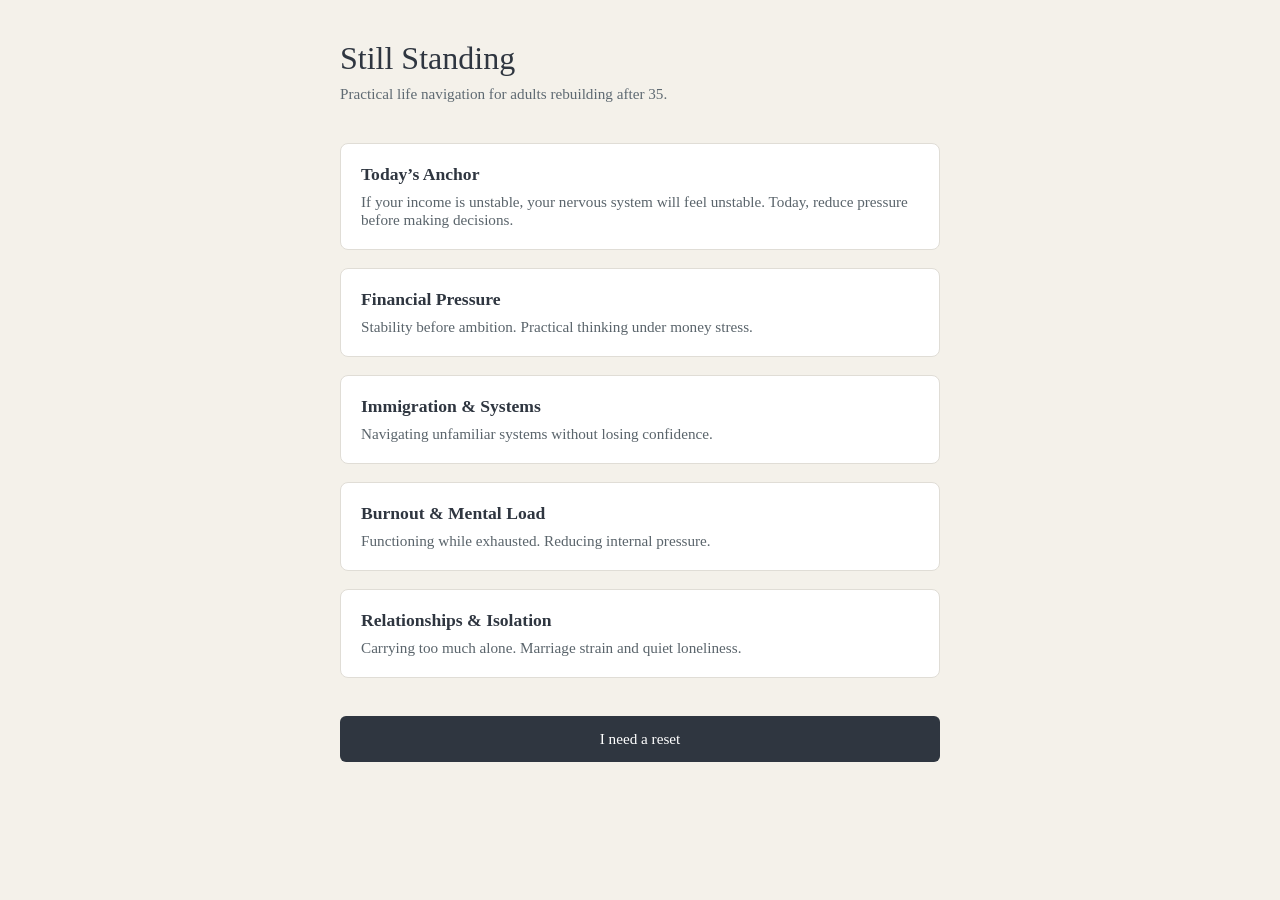
==== index.html @ 9db5f013 "Update index.html" ====
<!DOCTYPE html>
<html lang="en">
<head>
  <meta charset="UTF-8">
  <meta name="viewport" content="width=device-width, initial-scale=1.0">
  <title>Still Standing</title>
  <link rel="stylesheet" href="style.css">
</head>
<body>

  <div class="app">
    <header>
      <h1>Still Standing</h1>
      <p class="tagline">Practical life navigation for adults rebuilding after 35.</p>
    </header>

    <main>
      <section class="card" onclick="openSection('anchors')">
        <h2>Today’s Anchor</h2>
        <p id="anchorPreview">Loading today’s orientation…</p>
      </section>

      <section class="card" onclick="openSection('financial')">
        <h2>Financial Pressure</h2>
        <p>Stability before ambition. Practical thinking under money stress.</p>
      </section>

      <section class="card" onclick="openSection('immigration')">
        <h2>Immigration & Systems</h2>
        <p>Navigating unfamiliar systems without losing confidence.</p>
      </section>

      <section class="card" onclick="openSection('burnout')">
        <h2>Burnout & Mental Load</h2>
        <p>Functioning while exhausted. Reducing internal pressure.</p>
      </section>

      <section class="card" onclick="openSection('relationships')">
        <h2>Relationships & Isolation</h2>
        <p>Carrying too much alone. Marriage strain and quiet loneliness.</p>
      </section>

      <button class="reset-button" onclick="openSection('reset')">
        I need a reset
      </button>
    </main>
  </div>

  <!-- MODAL -->
  <div id="modal" class="modal hidden">
    <div class="modal-content">
      <button class="close-btn" onclick="closeModal()">×</button>
      <h2 id="modalTitle"></h2>
      <p id="modalText"></p>
      <button onclick="nextItem()">Next</button>
    </div>
  </div>

  <script src="app.js"></script>
</body>
</html>
---- style.css ----
/* Reset & basics */
* {
  margin: 0;
  padding: 0;
  box-sizing: border-box;
  font-family: "Georgia", serif;
}

body {
  background-color: #f4f1ea;
  color: #2f3640;
  padding: 40px 20px;
}

.app {
  max-width: 600px;
  margin: auto;
}

/* Header */
header {
  margin-bottom: 40px;
}

h1 {
  font-size: 2rem;
  font-weight: 500;
  margin-bottom: 8px;
}

.tagline {
  font-size: 0.95rem;
  color: #5f6a72;
}

/* Cards */
.card {
  background: #ffffff;
  padding: 20px;
  margin-bottom: 18px;
  border-radius: 8px;
  border: 1px solid #e0ddd6;
  cursor: pointer;
  transition: 0.2s ease;
}

.card:hover {
  background: #f9f7f3;
}

.card h2 {
  font-size: 1.1rem;
  margin-bottom: 8px;
}

.card p {
  font-size: 0.95rem;
  color: #5a646b;
}

/* Reset Button */
.reset-button {
  width: 100%;
  padding: 14px;
  margin-top: 20px;
  background: #2f3640;
  color: white;
  border: none;
  border-radius: 6px;
  font-size: 0.95rem;
  cursor: pointer;
}

.reset-button:hover {
  background: #1f252a;
}

/* Modal */
.modal {
  position: fixed;
  inset: 0;
  background: rgba(0,0,0,0.4);
  display: flex;
  justify-content: center;
  align-items: center;
}

.hidden {
  display: none;
}

.modal-content {
  background: #ffffff;
  padding: 30px;
  width: 90%;
  max-width: 500px;
  border-radius: 8px;
}

.modal-content h2 {
  margin-bottom: 15px;
}

.modal-content p {
  margin-bottom: 20px;
  line-height: 1.6;
}

.modal-content button {
  padding: 10px 16px;
  border: none;
  background: #2f3640;
  color: white;
  border-radius: 6px;
  cursor: pointer;
}

.close-btn {
  background: none;
  color: #2f3640;
  font-size: 1.2rem;
  float: right;
  cursor: pointer;
}
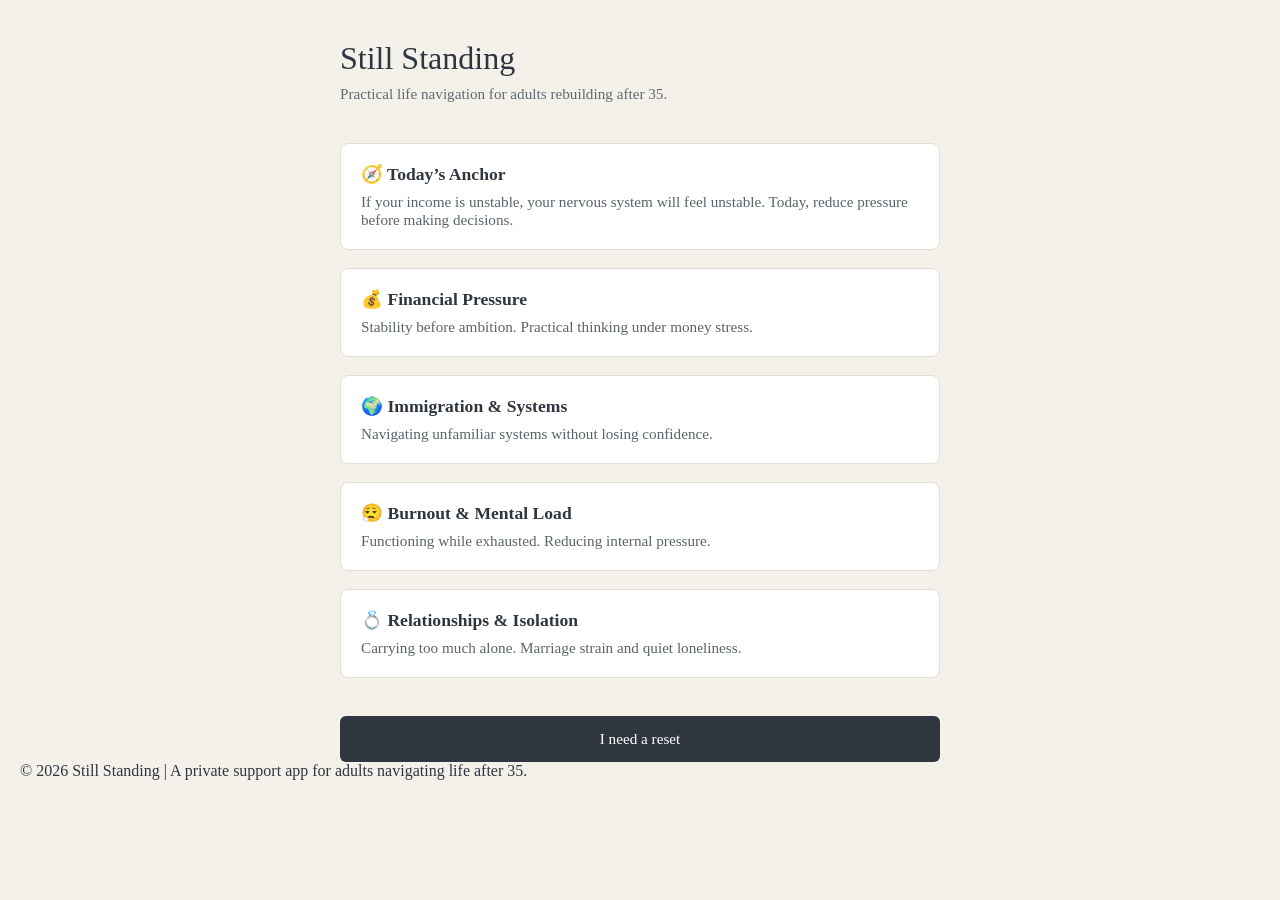
==== commit 0ae3a6bf: "Update index.html" ====
--- a/index.html
+++ b/index.html
@@ -16,27 +16,27 @@
 
     <main>
       <section class="card" onclick="openSection('anchors')">
-        <h2>Today’s Anchor</h2>
-        <p id="anchorPreview">Loading today’s orientation…</p>
+        <h2>🧭 Today’s Anchor</h2>
+        <p id="anchorPreview">Welcome! Your first anchor will appear here soon.</p>
       </section>
 
       <section class="card" onclick="openSection('financial')">
-        <h2>Financial Pressure</h2>
+        <h2>💰 Financial Pressure</h2>
         <p>Stability before ambition. Practical thinking under money stress.</p>
       </section>
 
       <section class="card" onclick="openSection('immigration')">
-        <h2>Immigration & Systems</h2>
+        <h2>🌍 Immigration & Systems</h2>
         <p>Navigating unfamiliar systems without losing confidence.</p>
       </section>
 
       <section class="card" onclick="openSection('burnout')">
-        <h2>Burnout & Mental Load</h2>
+        <h2>😮‍💨 Burnout & Mental Load</h2>
         <p>Functioning while exhausted. Reducing internal pressure.</p>
       </section>
 
       <section class="card" onclick="openSection('relationships')">
-        <h2>Relationships & Isolation</h2>
+        <h2>💍 Relationships & Isolation</h2>
         <p>Carrying too much alone. Marriage strain and quiet loneliness.</p>
       </section>
 
@@ -51,13 +51,16 @@
     <div class="modal-content">
       <button class="close-btn" onclick="closeModal()">×</button>
       <h2 id="modalTitle"></h2>
+      <p id="modalDescription"></p>
       <p id="modalText"></p>
       <button onclick="nextItem()">Next</button>
     </div>
   </div>
 
+  <footer>
+    <p>© 2026 Still Standing | A private support app for adults navigating life after 35.</p>
+  </footer>
+
   <script src="app.js"></script>
 </body>
 </html>
-
-
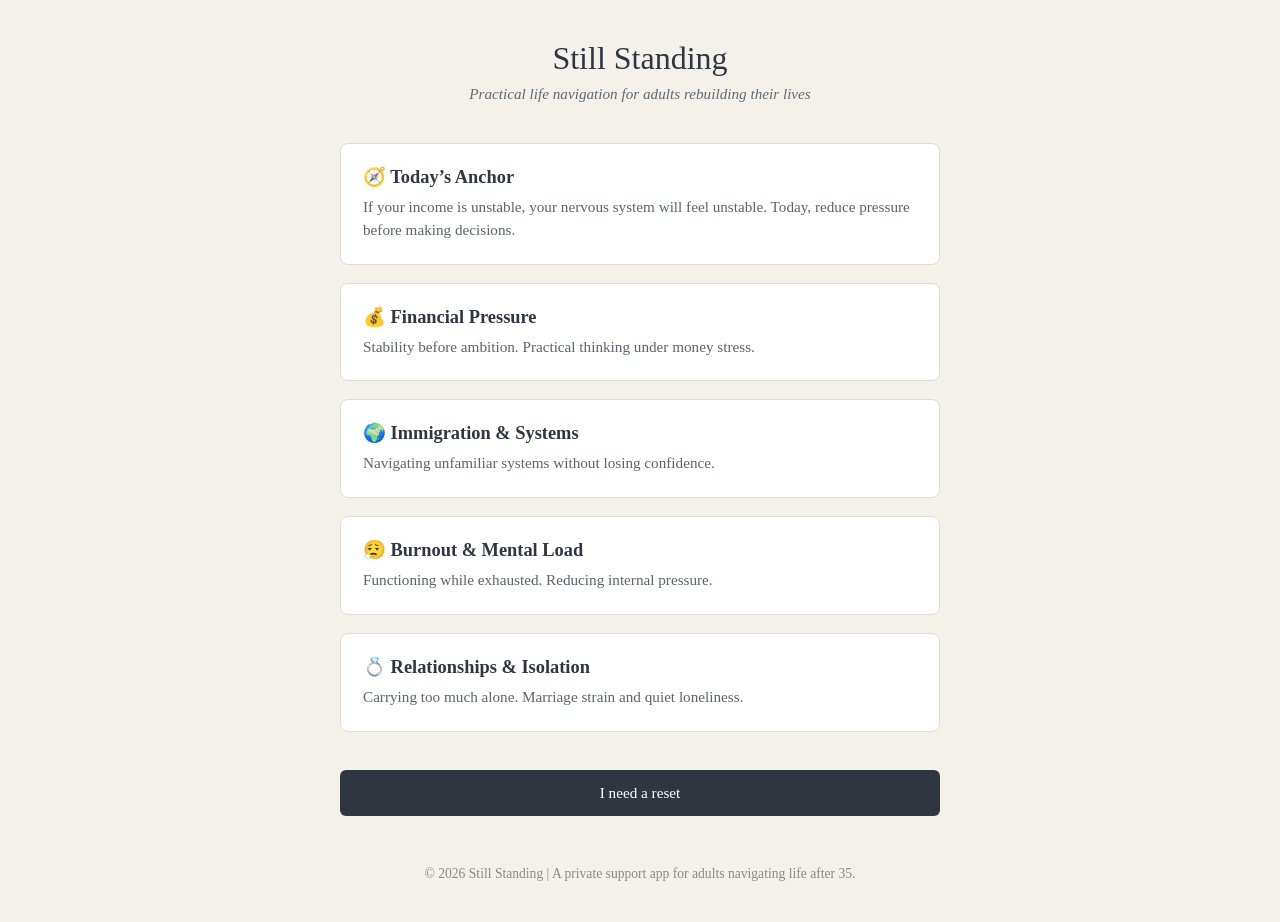
==== commit 2ab5aa54: "Update index.html" ====
--- a/index.html
+++ b/index.html
@@ -11,7 +11,7 @@
   <div class="app">
     <header>
       <h1>Still Standing</h1>
-      <p class="tagline">Practical life navigation for adults rebuilding after 35.</p>
+      <p class="tagline">Practical life navigation for adults rebuilding their lives</p>
     </header>
 
     <main>
@@ -64,3 +64,4 @@
   <script src="app.js"></script>
 </body>
 </html>
+
--- a/style.css
+++ b/style.css
@@ -10,6 +10,7 @@
   background-color: #f4f1ea;
   color: #2f3640;
   padding: 40px 20px;
+  transition: background 0.3s ease;
 }
 
 .app {
@@ -20,6 +21,7 @@
 /* Header */
 header {
   margin-bottom: 40px;
+  text-align: center;
 }
 
 h1 {
@@ -31,31 +33,35 @@
 .tagline {
   font-size: 0.95rem;
   color: #5f6a72;
+  font-style: italic;
 }
 
 /* Cards */
 .card {
   background: #ffffff;
-  padding: 20px;
+  padding: 22px;
   margin-bottom: 18px;
   border-radius: 8px;
   border: 1px solid #e0ddd6;
   cursor: pointer;
-  transition: 0.2s ease;
+  transition: all 0.25s ease;
 }
 
 .card:hover {
   background: #f9f7f3;
+  transform: translateY(-2px);
+  box-shadow: 0 4px 10px rgba(0,0,0,0.08);
 }
 
 .card h2 {
-  font-size: 1.1rem;
+  font-size: 1.15rem;
   margin-bottom: 8px;
 }
 
 .card p {
   font-size: 0.95rem;
   color: #5a646b;
+  line-height: 1.5;
 }
 
 /* Reset Button */
@@ -69,6 +75,7 @@
   border-radius: 6px;
   font-size: 0.95rem;
   cursor: pointer;
+  transition: 0.2s ease;
 }
 
 .reset-button:hover {
@@ -79,7 +86,7 @@
 .modal {
   position: fixed;
   inset: 0;
-  background: rgba(0,0,0,0.4);
+  background: rgba(0,0,0,0.35);
   display: flex;
   justify-content: center;
   align-items: center;
@@ -94,18 +101,28 @@
   padding: 30px;
   width: 90%;
   max-width: 500px;
-  border-radius: 8px;
+  border-radius: 10px;
+  box-shadow: 0 12px 25px rgba(0,0,0,0.15);
+  animation: fadeIn 0.3s ease;
+}
+
+@keyframes fadeIn {
+  from {opacity: 0; transform: translateY(-10px);}
+  to {opacity: 1; transform: translateY(0);}
 }
 
 .modal-content h2 {
-  margin-bottom: 15px;
+  margin-bottom: 10px;
+  font-size: 1.25rem;
 }
 
 .modal-content p {
-  margin-bottom: 20px;
-  line-height: 1.6;
+  margin-bottom: 16px;
+  line-height: 1.7;
+  font-size: 0.95rem;
 }
 
+/* Modal buttons */
 .modal-content button {
   padding: 10px 16px;
   border: none;
@@ -113,8 +130,14 @@
   color: white;
   border-radius: 6px;
   cursor: pointer;
+  transition: 0.2s ease;
 }
 
+.modal-content button:hover {
+  background: #1f252a;
+}
+
+/* Close button */
 .close-btn {
   background: none;
   color: #2f3640;
@@ -122,3 +145,47 @@
   float: right;
   cursor: pointer;
 }
+
+/* Audio button placeholder */
+.audio-btn {
+  background: #f4f1ea;
+  border: 1px solid #2f3640;
+  padding: 6px 12px;
+  border-radius: 6px;
+  cursor: pointer;
+  font-size: 0.9rem;
+  margin-top: 10px;
+  transition: all 0.2s ease;
+}
+
+.audio-btn:hover {
+  background: #eae6de;
+  transform: translateY(-1px);
+}
+
+/* Footer */
+footer {
+  text-align: center;
+  margin-top: 50px;
+  font-size: 0.85rem;
+  color: #8a8a8a;
+}
+
+/* Mobile Optimization */
+@media (max-width: 480px) {
+  body {padding: 20px 10px;}
+  .card {padding: 18px;}
+  h1 {font-size: 1.7rem;}
+  .modal-content {padding: 22px;}
+  .reset-button {padding: 12px;}
+}
+
+/* Modal text fade on next */
+.fade-text {
+  animation: textFade 0.25s ease;
+}
+
+@keyframes textFade {
+  from {opacity: 0;}
+  to {opacity: 1;}
+}
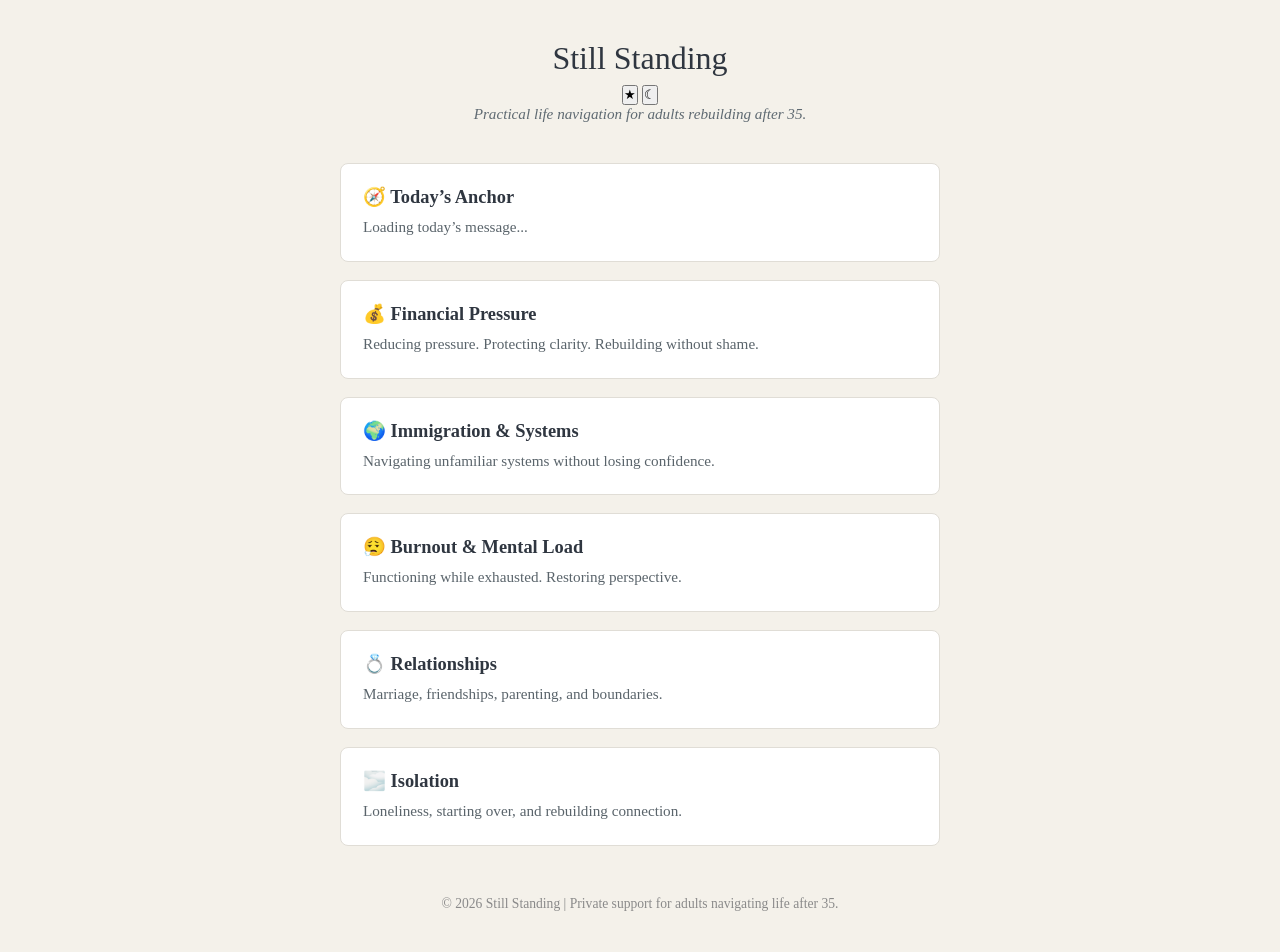
==== commit b923786b: "Update index.html" ====
--- a/index.html
+++ b/index.html
@@ -10,19 +10,28 @@
 
   <div class="app">
     <header>
-      <h1>Still Standing</h1>
-      <p class="tagline">Practical life navigation for adults rebuilding their lives</p>
+      <div class="top-bar">
+        <h1>Still Standing</h1>
+
+        <div class="header-actions">
+          <button class="icon-btn" onclick="openFavorites()">★</button>
+          <button class="icon-btn" onclick="toggleDarkMode()">☾</button>
+        </div>
+      </div>
+
+      <p class="tagline">Practical life navigation for adults rebuilding after 35.</p>
     </header>
 
     <main>
-      <section class="card" onclick="openSection('anchors')">
+
+      <section class="card daily-card">
         <h2>🧭 Today’s Anchor</h2>
-        <p id="anchorPreview">Welcome! Your first anchor will appear here soon.</p>
+        <p id="dailyMessage">Loading today’s message...</p>
       </section>
 
       <section class="card" onclick="openSection('financial')">
         <h2>💰 Financial Pressure</h2>
-        <p>Stability before ambition. Practical thinking under money stress.</p>
+        <p>Reducing pressure. Protecting clarity. Rebuilding without shame.</p>
       </section>
 
       <section class="card" onclick="openSection('immigration')">
@@ -32,36 +41,50 @@
 
       <section class="card" onclick="openSection('burnout')">
         <h2>😮‍💨 Burnout & Mental Load</h2>
-        <p>Functioning while exhausted. Reducing internal pressure.</p>
+        <p>Functioning while exhausted. Restoring perspective.</p>
       </section>
 
       <section class="card" onclick="openSection('relationships')">
-        <h2>💍 Relationships & Isolation</h2>
-        <p>Carrying too much alone. Marriage strain and quiet loneliness.</p>
+        <h2>💍 Relationships</h2>
+        <p>Marriage, friendships, parenting, and boundaries.</p>
       </section>
 
-      <button class="reset-button" onclick="openSection('reset')">
-        I need a reset
-      </button>
+      <section class="card" onclick="openSection('isolation')">
+        <h2>🌫️ Isolation</h2>
+        <p>Loneliness, starting over, and rebuilding connection.</p>
+      </section>
+
     </main>
   </div>
 
-  <!-- MODAL -->
+  <!-- CATEGORY MODAL -->
   <div id="modal" class="modal hidden">
     <div class="modal-content">
       <button class="close-btn" onclick="closeModal()">×</button>
       <h2 id="modalTitle"></h2>
       <p id="modalDescription"></p>
-      <p id="modalText"></p>
-      <button onclick="nextItem()">Next</button>
+      <p id="modalText" class="fade-text"></p>
+
+      <div class="modal-actions">
+        <button onclick="saveFavorite()">Save ★</button>
+        <button onclick="nextItem()">Next</button>
+      </div>
+    </div>
+  </div>
+
+  <!-- FAVORITES MODAL -->
+  <div id="favoritesModal" class="modal hidden">
+    <div class="modal-content">
+      <button class="close-btn" onclick="closeFavorites()">×</button>
+      <h2>Your Saved Messages</h2>
+      <div id="favoritesList"></div>
     </div>
   </div>
 
   <footer>
-    <p>© 2026 Still Standing | A private support app for adults navigating life after 35.</p>
+    <p>© 2026 Still Standing | Private support for adults navigating life after 35.</p>
   </footer>
 
   <script src="app.js"></script>
 </body>
 </html>
-
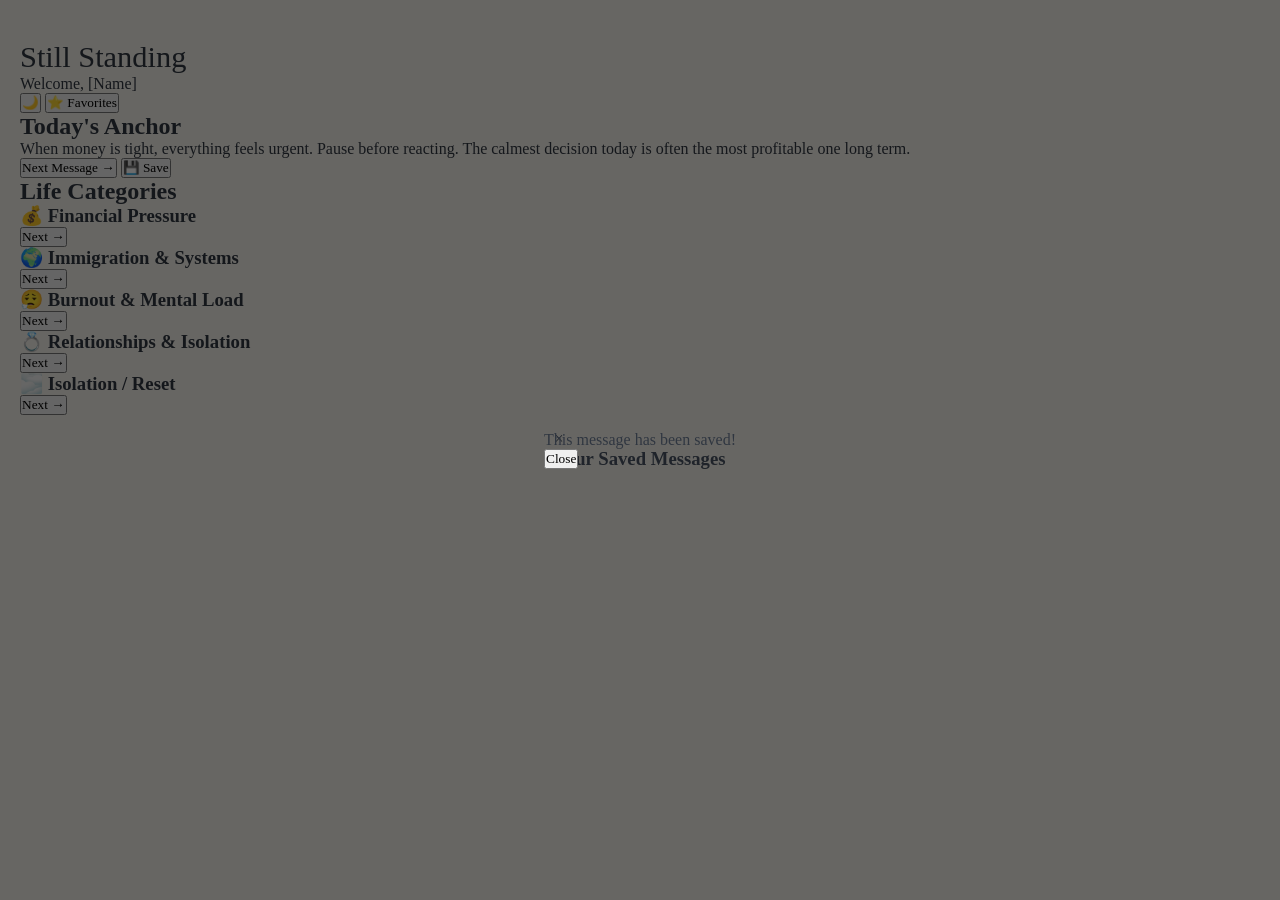
==== commit 0e568465: "Update index.html" ====
--- a/index.html
+++ b/index.html
@@ -7,83 +7,67 @@
   <link rel="stylesheet" href="style.css">
 </head>
 <body>
+  <header>
+    <h1>Still Standing</h1>
+    <p id="welcomeMsg">Welcome, [Name]</p>
+    <button id="darkModeToggle">🌙</button>
+    <button id="favoritesBtn">⭐ Favorites</button>
+  </header>
 
-  <div class="app">
-    <header>
-      <div class="top-bar">
-        <h1>Still Standing</h1>
+  <main>
+    <section id="dailySection">
+      <h2>Today's Anchor</h2>
+      <div id="dailyMessage" class="message"></div>
+      <button id="nextDaily">Next Message →</button>
+      <button id="saveDaily">💾 Save</button>
+    </section>
 
-        <div class="header-actions">
-          <button class="icon-btn" onclick="openFavorites()">★</button>
-          <button class="icon-btn" onclick="toggleDarkMode()">☾</button>
-        </div>
+    <section id="categoriesSection">
+      <h2>Life Categories</h2>
+      <div class="category" data-file="financial.json">
+        <h3>💰 Financial Pressure</h3>
+        <div class="messagesContainer"></div>
+        <button class="nextCategory">Next →</button>
       </div>
+      <div class="category" data-file="immigration.json">
+        <h3>🌍 Immigration & Systems</h3>
+        <div class="messagesContainer"></div>
+        <button class="nextCategory">Next →</button>
+      </div>
+      <div class="category" data-file="burnout.json">
+        <h3>😮‍💨 Burnout & Mental Load</h3>
+        <div class="messagesContainer"></div>
+        <button class="nextCategory">Next →</button>
+      </div>
+      <div class="category" data-file="relationships.json">
+        <h3>💍 Relationships & Isolation</h3>
+        <div class="messagesContainer"></div>
+        <button class="nextCategory">Next →</button>
+      </div>
+      <div class="category" data-file="reset.json">
+        <h3>🌫️ Isolation / Reset</h3>
+        <div class="messagesContainer"></div>
+        <button class="nextCategory">Next →</button>
+      </div>
+    </section>
+  </main>
 
-      <p class="tagline">Practical life navigation for adults rebuilding after 35.</p>
-    </header>
-
-    <main>
-
-      <section class="card daily-card">
-        <h2>🧭 Today’s Anchor</h2>
-        <p id="dailyMessage">Loading today’s message...</p>
-      </section>
-
-      <section class="card" onclick="openSection('financial')">
-        <h2>💰 Financial Pressure</h2>
-        <p>Reducing pressure. Protecting clarity. Rebuilding without shame.</p>
-      </section>
-
-      <section class="card" onclick="openSection('immigration')">
-        <h2>🌍 Immigration & Systems</h2>
-        <p>Navigating unfamiliar systems without losing confidence.</p>
-      </section>
-
-      <section class="card" onclick="openSection('burnout')">
-        <h2>😮‍💨 Burnout & Mental Load</h2>
-        <p>Functioning while exhausted. Restoring perspective.</p>
-      </section>
-
-      <section class="card" onclick="openSection('relationships')">
-        <h2>💍 Relationships</h2>
-        <p>Marriage, friendships, parenting, and boundaries.</p>
-      </section>
-
-      <section class="card" onclick="openSection('isolation')">
-        <h2>🌫️ Isolation</h2>
-        <p>Loneliness, starting over, and rebuilding connection.</p>
-      </section>
-
-    </main>
-  </div>
-
-  <!-- CATEGORY MODAL -->
-  <div id="modal" class="modal hidden">
-    <div class="modal-content">
-      <button class="close-btn" onclick="closeModal()">×</button>
-      <h2 id="modalTitle"></h2>
-      <p id="modalDescription"></p>
-      <p id="modalText" class="fade-text"></p>
-
-      <div class="modal-actions">
-        <button onclick="saveFavorite()">Save ★</button>
-        <button onclick="nextItem()">Next</button>
-      </div>
+  <!-- Favorites Modal -->
+  <div id="favoritesModal" class="modal">
+    <div class="modalContent">
+      <span class="closeModal">&times;</span>
+      <h3>Your Saved Messages</h3>
+      <div id="favoritesContainer"></div>
     </div>
   </div>
 
-  <!-- FAVORITES MODAL -->
-  <div id="favoritesModal" class="modal hidden">
-    <div class="modal-content">
-      <button class="close-btn" onclick="closeFavorites()">×</button>
-      <h2>Your Saved Messages</h2>
-      <div id="favoritesList"></div>
+  <!-- Save Confirmation Modal -->
+  <div id="saveModal" class="modal">
+    <div class="modalContent">
+      <p>This message has been saved!</p>
+      <button id="closeSaveModal">Close</button>
     </div>
   </div>
-
-  <footer>
-    <p>© 2026 Still Standing | Private support for adults navigating life after 35.</p>
-  </footer>
 
   <script src="app.js"></script>
 </body>
--- a/style.css
+++ b/style.css
@@ -1,4 +1,3 @@
-/* Reset & basics */
 * {
   margin: 0;
   padding: 0;
@@ -10,7 +9,7 @@
   background-color: #f4f1ea;
   color: #2f3640;
   padding: 40px 20px;
-  transition: background 0.3s ease;
+  transition: background 0.3s ease, color 0.3s ease;
 }
 
 .app {
@@ -18,71 +17,77 @@
   margin: auto;
 }
 
-/* Header */
-header {
-  margin-bottom: 40px;
-  text-align: center;
+/* HEADER */
+.top-bar {
+  display: flex;
+  justify-content: space-between;
+  align-items: center;
+}
+
+.header-actions {
+  display: flex;
+  gap: 10px;
+}
+
+.icon-btn {
+  background: transparent;
+  border: 1px solid #2f3640;
+  padding: 6px 10px;
+  border-radius: 6px;
+  cursor: pointer;
+  font-size: 1rem;
+  transition: 0.2s ease;
+}
+
+.icon-btn:hover {
+  background: #2f3640;
+  color: white;
 }
 
 h1 {
-  font-size: 2rem;
+  font-size: 1.9rem;
   font-weight: 500;
-  margin-bottom: 8px;
 }
 
 .tagline {
-  font-size: 0.95rem;
+  font-size: 0.9rem;
   color: #5f6a72;
-  font-style: italic;
+  margin-top: 8px;
 }
 
-/* Cards */
+/* CARDS */
 .card {
-  background: #ffffff;
-  padding: 22px;
-  margin-bottom: 18px;
+  background: white;
+  padding: 20px;
+  margin-top: 18px;
   border-radius: 8px;
   border: 1px solid #e0ddd6;
   cursor: pointer;
-  transition: all 0.25s ease;
+  transition: 0.25s ease;
 }
 
 .card:hover {
-  background: #f9f7f3;
   transform: translateY(-2px);
-  box-shadow: 0 4px 10px rgba(0,0,0,0.08);
+  box-shadow: 0 6px 14px rgba(0,0,0,0.08);
 }
 
 .card h2 {
-  font-size: 1.15rem;
   margin-bottom: 8px;
+  font-size: 1.1rem;
 }
 
 .card p {
   font-size: 0.95rem;
-  color: #5a646b;
-  line-height: 1.5;
+  line-height: 1.6;
 }
 
-/* Reset Button */
-.reset-button {
-  width: 100%;
-  padding: 14px;
-  margin-top: 20px;
-  background: #2f3640;
-  color: white;
-  border: none;
-  border-radius: 6px;
-  font-size: 0.95rem;
-  cursor: pointer;
-  transition: 0.2s ease;
+/* DAILY CARD */
+.daily-card {
+  background: #fdfbf7;
+  border: 1px solid #d8d4cc;
 }
 
-.reset-button:hover {
-  background: #1f252a;
-}
-
-/* Modal */
+/* MODALS */
 .modal {
   position: fixed;
   inset: 0;
@@ -97,7 +102,7 @@
 }
 
 .modal-content {
-  background: #ffffff;
+  background: white;
   padding: 30px;
   width: 90%;
   max-width: 500px;
@@ -107,85 +112,69 @@
 }
 
 @keyframes fadeIn {
-  from {opacity: 0; transform: translateY(-10px);}
+  from {opacity: 0; transform: translateY(-8px);}
   to {opacity: 1; transform: translateY(0);}
 }
 
-.modal-content h2 {
-  margin-bottom: 10px;
-  font-size: 1.25rem;
+.modal-actions {
+  display: flex;
+  justify-content: space-between;
+  margin-top: 15px;
 }
 
-.modal-content p {
-  margin-bottom: 16px;
-  line-height: 1.7;
-  font-size: 0.95rem;
-}
-
-/* Modal buttons */
 .modal-content button {
-  padding: 10px 16px;
+  padding: 8px 14px;
   border: none;
   background: #2f3640;
   color: white;
   border-radius: 6px;
   cursor: pointer;
-  transition: 0.2s ease;
 }
 
-.modal-content button:hover {
-  background: #1f252a;
-}
-
-/* Close button */
 .close-btn {
+  float: right;
   background: none;
   color: #2f3640;
   font-size: 1.2rem;
-  float: right;
   cursor: pointer;
 }
 
-/* Audio button placeholder */
-.audio-btn {
-  background: #f4f1ea;
-  border: 1px solid #2f3640;
-  padding: 6px 12px;
-  border-radius: 6px;
-  cursor: pointer;
+/* FAVORITES LIST */
+#favoritesList p {
+  margin-bottom: 15px;
   font-size: 0.9rem;
-  margin-top: 10px;
-  transition: all 0.2s ease;
+  line-height: 1.6;
+  border-bottom: 1px solid #ddd;
+  padding-bottom: 10px;
 }
 
-.audio-btn:hover {
-  background: #eae6de;
-  transform: translateY(-1px);
+/* DARK MODE */
+body.dark {
+  background: #1e1f22;
+  color: #e4e4e4;
 }
 
-/* Footer */
-footer {
-  text-align: center;
-  margin-top: 50px;
-  font-size: 0.85rem;
-  color: #8a8a8a;
+body.dark .card,
+body.dark .modal-content {
+  background: #2b2d31;
+  border-color: #3c3f45;
 }
 
-/* Mobile Optimization */
+body.dark .icon-btn {
+  border-color: #e4e4e4;
+  color: #e4e4e4;
+}
+
+body.dark .icon-btn:hover {
+  background: #e4e4e4;
+  color: #1e1f22;
+}
+
+body.dark footer {
+  color: #aaa;
+}
+
+/* MOBILE */
 @media (max-width: 480px) {
   body {padding: 20px 10px;}
-  .card {padding: 18px;}
-  h1 {font-size: 1.7rem;}
-  .modal-content {padding: 22px;}
-  .reset-button {padding: 12px;}
 }
-
-/* Modal text fade on next */
-.fade-text {
-  animation: textFade 0.25s ease;
-}
-
-@keyframes textFade {
-  from {opacity: 0;}
-  to {opacity: 1;}
-}
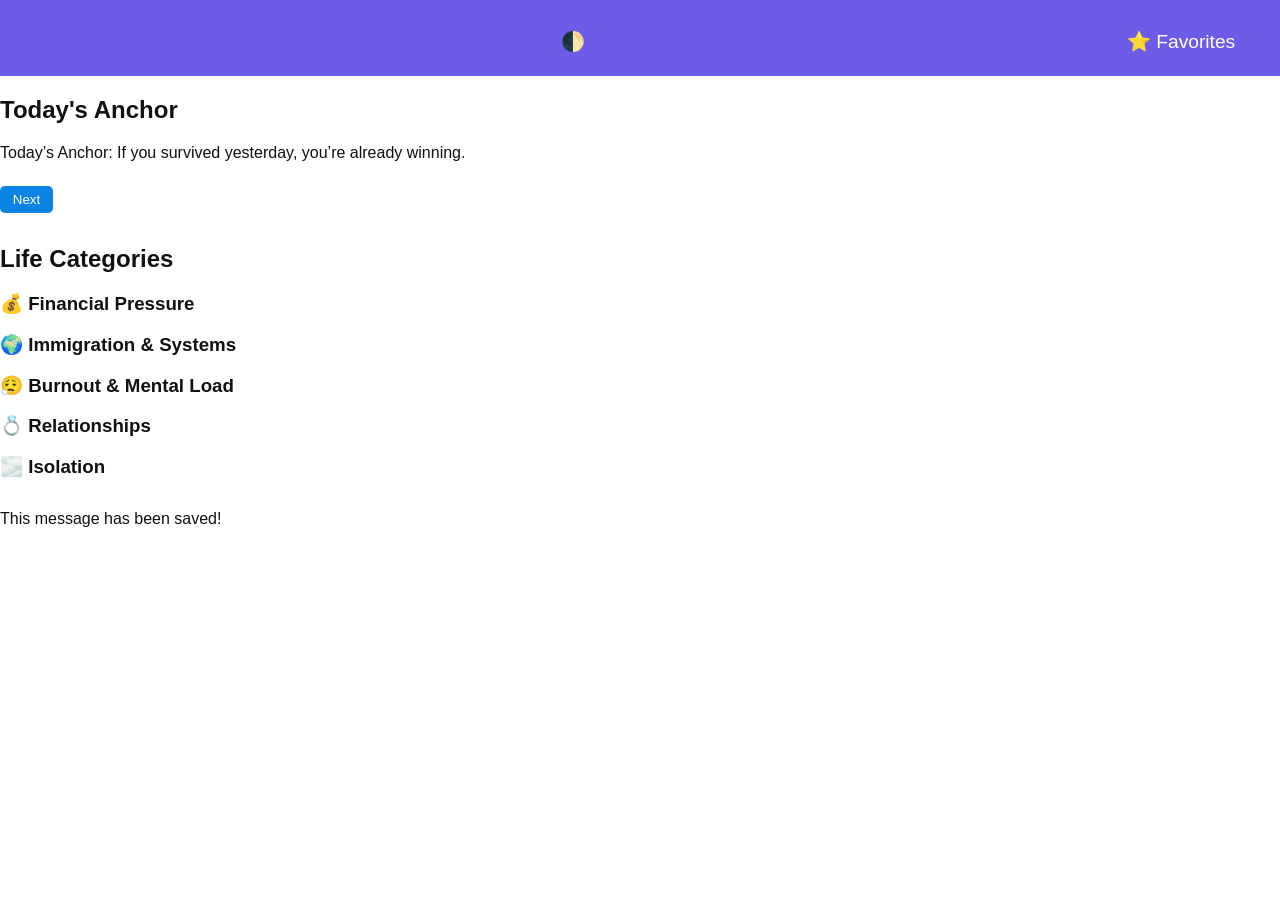
==== commit f68199ea: "Update index.html" ====
--- a/index.html
+++ b/index.html
@@ -7,68 +7,83 @@
   <link rel="stylesheet" href="style.css">
 </head>
 <body>
-  <header>
-    <h1>Still Standing</h1>
-    <p id="welcomeMsg">Welcome, [Name]</p>
-    <button id="darkModeToggle">🌙</button>
-    <button id="favoritesBtn">⭐ Favorites</button>
-  </header>
-
-  <main>
-    <section id="dailySection">
-      <h2>Today's Anchor</h2>
-      <div id="dailyMessage" class="message"></div>
-      <button id="nextDaily">Next Message →</button>
-      <button id="saveDaily">💾 Save</button>
-    </section>
-
-    <section id="categoriesSection">
-      <h2>Life Categories</h2>
-      <div class="category" data-file="financial.json">
-        <h3>💰 Financial Pressure</h3>
-        <div class="messagesContainer"></div>
-        <button class="nextCategory">Next →</button>
+  <!-- LOGIN / SIGNUP MODAL -->
+  <div id="authModal" class="modal active">
+    <div class="auth-box">
+      <h1>Still Standing</h1>
+      <div class="auth-forms">
+        <div>
+          <h2>Login</h2>
+          <input type="email" id="loginEmail" placeholder="Email">
+          <input type="password" id="loginPassword" placeholder="Password">
+          <button id="loginBtn">Login</button>
+        </div>
+        <div>
+          <h2>Sign Up</h2>
+          <input type="text" id="signupName" placeholder="Full Name">
+          <input type="email" id="signupEmail" placeholder="Email">
+          <input type="password" id="signupPassword" placeholder="Password">
+          <input type="date" id="signupDOB" placeholder="Date of Birth">
+          <button id="signupBtn">Sign Up</button>
+        </div>
       </div>
-      <div class="category" data-file="immigration.json">
-        <h3>🌍 Immigration & Systems</h3>
-        <div class="messagesContainer"></div>
-        <button class="nextCategory">Next →</button>
-      </div>
-      <div class="category" data-file="burnout.json">
-        <h3>😮‍💨 Burnout & Mental Load</h3>
-        <div class="messagesContainer"></div>
-        <button class="nextCategory">Next →</button>
-      </div>
-      <div class="category" data-file="relationships.json">
-        <h3>💍 Relationships & Isolation</h3>
-        <div class="messagesContainer"></div>
-        <button class="nextCategory">Next →</button>
-      </div>
-      <div class="category" data-file="reset.json">
-        <h3>🌫️ Isolation / Reset</h3>
-        <div class="messagesContainer"></div>
-        <button class="nextCategory">Next →</button>
-      </div>
-    </section>
-  </main>
-
-  <!-- Favorites Modal -->
-  <div id="favoritesModal" class="modal">
-    <div class="modalContent">
-      <span class="closeModal">&times;</span>
-      <h3>Your Saved Messages</h3>
-      <div id="favoritesContainer"></div>
     </div>
   </div>
 
-  <!-- Save Confirmation Modal -->
-  <div id="saveModal" class="modal">
-    <div class="modalContent">
+  <!-- MAIN APP -->
+  <div id="mainApp" class="hidden">
+    <header>
+      <h1 id="welcomeMsg"></h1>
+      <button id="darkModeToggle">🌓</button>
+      <button id="favoritesBtn">⭐ Favorites</button>
+    </header>
+
+    <section id="dailyMessageSection">
+      <h2>Today's Anchor</h2>
+      <p id="dailyMessage">Loading message...</p>
+      <button id="nextDaily">Next</button>
+    </section>
+
+    <section id="categories">
+      <h2>Life Categories</h2>
+      <div class="category" data-category="financial">
+        <h3>💰 Financial Pressure</h3>
+        <div class="messages"></div>
+      </div>
+      <div class="category" data-category="immigration">
+        <h3>🌍 Immigration & Systems</h3>
+        <div class="messages"></div>
+      </div>
+      <div class="category" data-category="burnout">
+        <h3>😮‍💨 Burnout & Mental Load</h3>
+        <div class="messages"></div>
+      </div>
+      <div class="category" data-category="relationships">
+        <h3>💍 Relationships</h3>
+        <div class="messages"></div>
+      </div>
+      <div class="category" data-category="isolation">
+        <h3>🌫️ Isolation</h3>
+        <div class="messages"></div>
+      </div>
+    </section>
+
+    <!-- FAVORITES MODAL -->
+    <div id="favoritesModal" class="modal hidden">
+      <div class="modal-content">
+        <h2>Saved Messages</h2>
+        <div id="favoritesList"></div>
+        <button id="closeFavorites">Close</button>
+      </div>
+    </div>
+
+    <!-- SAVE ALERT -->
+    <div id="saveAlert" class="save-alert hidden">
       <p>This message has been saved!</p>
-      <button id="closeSaveModal">Close</button>
     </div>
   </div>
 
+  <script src="auth.js"></script>
   <script src="app.js"></script>
 </body>
 </html>
--- a/style.css
+++ b/style.css
@@ -1,180 +1,111 @@
-* {
-  margin: 0;
-  padding: 0;
-  box-sizing: border-box;
-  font-family: "Georgia", serif;
+:root {
+  --bg: #fff;
+  --text: #111;
+  --primary: #6c5ce7;
+  --secondary: #ffeaa7;
+  --accent: #0984e3;
+}
+
+body.dark-mode {
+  --bg: #1e1e1e;
+  --text: #f0f0f0;
+  --primary: #a29bfe;
+  --secondary: #fdcb6e;
+  --accent: #74b9ff;
 }
 
 body {
-  background-color: #f4f1ea;
-  color: #2f3640;
-  padding: 40px 20px;
-  transition: background 0.3s ease, color 0.3s ease;
+  margin: 0;
+  font-family: 'Segoe UI', sans-serif;
+  background-color: var(--bg);
+  color: var(--text);
 }
 
-.app {
-  max-width: 600px;
-  margin: auto;
-}
-
-/* HEADER */
-.top-bar {
+header {
   display: flex;
+  align-items: center;
   justify-content: space-between;
-  align-items: center;
-}
-
-.header-actions {
-  display: flex;
-  gap: 10px;
-}
-
-.icon-btn {
-  background: transparent;
-  border: 1px solid #2f3640;
-  padding: 6px 10px;
-  border-radius: 6px;
-  cursor: pointer;
-  font-size: 1rem;
-  transition: 0.2s ease;
-}
-
-.icon-btn:hover {
-  background: #2f3640;
+  padding: 1rem 2rem;
+  background-color: var(--primary);
   color: white;
 }
 
-h1 {
-  font-size: 1.9rem;
+header h1 {
+  margin: 0;
+}
+
+header p {
+  margin: 0 1rem;
   font-weight: 500;
 }
 
-.tagline {
-  font-size: 0.9rem;
-  color: #5f6a72;
-  margin-top: 8px;
+header button {
+  margin-left: 0.5rem;
+  background: transparent;
+  border: none;
+  font-size: 1.2rem;
+  cursor: pointer;
+  color: white;
 }
 
-/* CARDS */
-.card {
-  background: white;
-  padding: 20px;
-  margin-top: 18px;
-  border-radius: 8px;
-  border: 1px solid #e0ddd6;
-  cursor: pointer;
-  transition: 0.25s ease;
+main {
+  padding: 2rem;
 }
 
-.card:hover {
-  transform: translateY(-2px);
-  box-shadow: 0 6px 14px rgba(0,0,0,0.08);
+section {
+  margin-bottom: 2rem;
 }
 
-.card h2 {
-  margin-bottom: 8px;
-  font-size: 1.1rem;
+.message {
+  background-color: var(--secondary);
+  padding: 1rem;
+  border-radius: 8px;
+  margin-bottom: 0.5rem;
 }
 
-.card p {
-  font-size: 0.95rem;
-  line-height: 1.6;
+.category {
+  margin-top: 1rem;
 }
 
-/* DAILY CARD */
-.daily-card {
-  background: #fdfbf7;
-  border: 1px solid #d8d4cc;
+button {
+  cursor: pointer;
+  background-color: var(--accent);
+  border: none;
+  color: white;
+  padding: 0.4rem 0.8rem;
+  border-radius: 5px;
+  margin-top: 0.5rem;
 }
 
-/* MODALS */
-.modal {
-  position: fixed;
-  inset: 0;
-  background: rgba(0,0,0,0.35);
-  display: flex;
-  justify-content: center;
-  align-items: center;
+button:hover {
+  opacity: 0.9;
 }
 
-.hidden {
+.modal {
   display: none;
+  position: fixed;
+  z-index: 100;
+  left: 0;
+  top: 0;
+  width: 100%;
+  height: 100%;
+  overflow: auto;
+  background-color: rgba(0,0,0,0.6);
 }
 
-.modal-content {
-  background: white;
-  padding: 30px;
+.modalContent {
+  background-color: var(--bg);
+  margin: 15% auto;
+  padding: 1rem 2rem;
+  border-radius: 10px;
   width: 90%;
   max-width: 500px;
-  border-radius: 10px;
-  box-shadow: 0 12px 25px rgba(0,0,0,0.15);
-  animation: fadeIn 0.3s ease;
+  text-align: center;
+  color: var(--text);
 }
 
-@keyframes fadeIn {
-  from {opacity: 0; transform: translateY(-8px);}
-  to {opacity: 1; transform: translateY(0);}
-}
-
-.modal-actions {
-  display: flex;
-  justify-content: space-between;
-  margin-top: 15px;
-}
-
-.modal-content button {
-  padding: 8px 14px;
-  border: none;
-  background: #2f3640;
-  color: white;
-  border-radius: 6px;
+.closeModal {
+  float: right;
+  font-size: 1.5rem;
   cursor: pointer;
 }
-
-.close-btn {
-  float: right;
-  background: none;
-  color: #2f3640;
-  font-size: 1.2rem;
-  cursor: pointer;
-}
-
-/* FAVORITES LIST */
-#favoritesList p {
-  margin-bottom: 15px;
-  font-size: 0.9rem;
-  line-height: 1.6;
-  border-bottom: 1px solid #ddd;
-  padding-bottom: 10px;
-}
-
-/* DARK MODE */
-body.dark {
-  background: #1e1f22;
-  color: #e4e4e4;
-}
-
-body.dark .card,
-body.dark .modal-content {
-  background: #2b2d31;
-  border-color: #3c3f45;
-}
-
-body.dark .icon-btn {
-  border-color: #e4e4e4;
-  color: #e4e4e4;
-}
-
-body.dark .icon-btn:hover {
-  background: #e4e4e4;
-  color: #1e1f22;
-}
-
-body.dark footer {
-  color: #aaa;
-}
-
-/* MOBILE */
-@media (max-width: 480px) {
-  body {padding: 20px 10px;}
-}
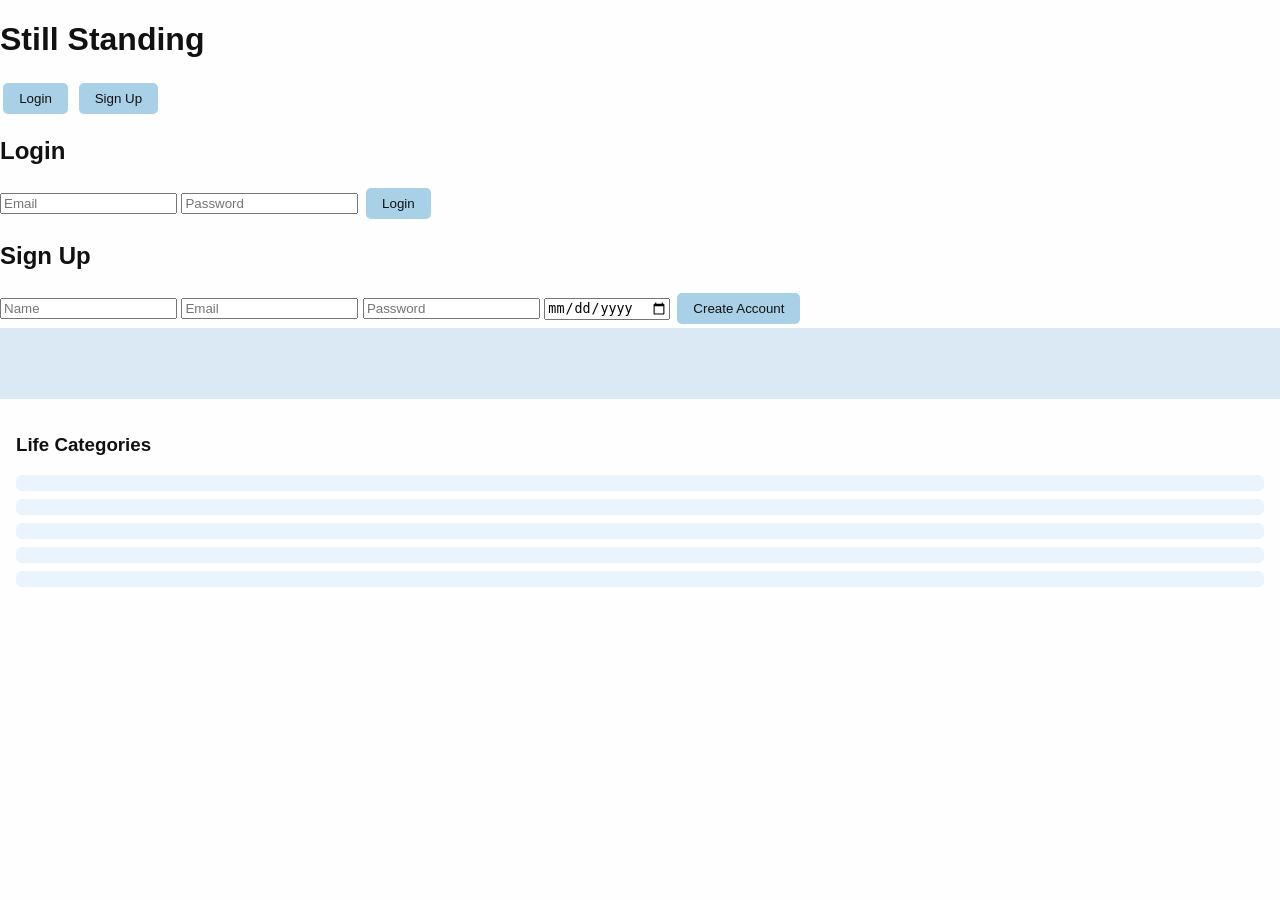
==== commit c5ab0328: "Update index.html" ====
--- a/index.html
+++ b/index.html
@@ -2,88 +2,57 @@
 <html lang="en">
 <head>
   <meta charset="UTF-8">
-  <meta name="viewport" content="width=device-width, initial-scale=1.0">
   <title>Still Standing</title>
   <link rel="stylesheet" href="style.css">
 </head>
 <body>
-  <!-- LOGIN / SIGNUP MODAL -->
-  <div id="authModal" class="modal active">
-    <div class="auth-box">
-      <h1>Still Standing</h1>
-      <div class="auth-forms">
-        <div>
-          <h2>Login</h2>
-          <input type="email" id="loginEmail" placeholder="Email">
-          <input type="password" id="loginPassword" placeholder="Password">
-          <button id="loginBtn">Login</button>
-        </div>
-        <div>
-          <h2>Sign Up</h2>
-          <input type="text" id="signupName" placeholder="Full Name">
-          <input type="email" id="signupEmail" placeholder="Email">
-          <input type="password" id="signupPassword" placeholder="Password">
-          <input type="date" id="signupDOB" placeholder="Date of Birth">
-          <button id="signupBtn">Sign Up</button>
-        </div>
-      </div>
-    </div>
+
+<!-- LANDING -->
+<div id="landing">
+  <h1>Still Standing</h1>
+  <div class="buttons">
+    <button id="showLogin">Login</button>
+    <button id="showSignup">Sign Up</button>
+  </div>
+</div>
+
+<!-- AUTH FORMS -->
+<div id="authForms" class="hidden">
+  <div id="loginForm" class="form hidden">
+    <h2>Login</h2>
+    <input id="loginEmail" placeholder="Email">
+    <input id="loginPassword" type="password" placeholder="Password">
+    <button id="loginBtn">Login</button>
   </div>
 
-  <!-- MAIN APP -->
-  <div id="mainApp" class="hidden">
-    <header>
-      <h1 id="welcomeMsg"></h1>
-      <button id="darkModeToggle">🌓</button>
-      <button id="favoritesBtn">⭐ Favorites</button>
-    </header>
+  <div id="signupForm" class="form hidden">
+    <h2>Sign Up</h2>
+    <input id="signupName" placeholder="Name">
+    <input id="signupEmail" placeholder="Email">
+    <input id="signupPassword" type="password" placeholder="Password">
+    <input id="signupDOB" type="date">
+    <button id="signupBtn">Create Account</button>
+  </div>
+</div>
 
-    <section id="dailyMessageSection">
-      <h2>Today's Anchor</h2>
-      <p id="dailyMessage">Loading message...</p>
-      <button id="nextDaily">Next</button>
-    </section>
+<!-- MAIN APP -->
+<div id="app" class="hidden">
+  <header>
+    <h2 id="welcome"></h2>
+  </header>
 
-    <section id="categories">
-      <h2>Life Categories</h2>
-      <div class="category" data-category="financial">
-        <h3>💰 Financial Pressure</h3>
-        <div class="messages"></div>
-      </div>
-      <div class="category" data-category="immigration">
-        <h3>🌍 Immigration & Systems</h3>
-        <div class="messages"></div>
-      </div>
-      <div class="category" data-category="burnout">
-        <h3>😮‍💨 Burnout & Mental Load</h3>
-        <div class="messages"></div>
-      </div>
-      <div class="category" data-category="relationships">
-        <h3>💍 Relationships</h3>
-        <div class="messages"></div>
-      </div>
-      <div class="category" data-category="isolation">
-        <h3>🌫️ Isolation</h3>
-        <div class="messages"></div>
-      </div>
-    </section>
+  <section id="categories">
+    <h3>Life Categories</h3>
 
-    <!-- FAVORITES MODAL -->
-    <div id="favoritesModal" class="modal hidden">
-      <div class="modal-content">
-        <h2>Saved Messages</h2>
-        <div id="favoritesList"></div>
-        <button id="closeFavorites">Close</button>
-      </div>
-    </div>
+    <div class="category" data-file="financial.json"></div>
+    <div class="category" data-file="immigration.json"></div>
+    <div class="category" data-file="burnout.json"></div>
+    <div class="category" data-file="relationships.json"></div>
+    <div class="category" data-file="isolation.json"></div>
 
-    <!-- SAVE ALERT -->
-    <div id="saveAlert" class="save-alert hidden">
-      <p>This message has been saved!</p>
-    </div>
-  </div>
+  </section>
+</div>
 
-  <script src="auth.js"></script>
-  <script src="app.js"></script>
+<script src="app.js"></script>
 </body>
 </html>
--- a/style.css
+++ b/style.css
@@ -1,111 +1,88 @@
-:root {
-  --bg: #fff;
-  --text: #111;
-  --primary: #6c5ce7;
-  --secondary: #ffeaa7;
-  --accent: #0984e3;
+body {
+  font-family: 'Segoe UI', sans-serif;
+  background: #fefefe;
+  color: #111;
+  margin: 0;
+  padding: 0;
 }
-
-body.dark-mode {
-  --bg: #1e1e1e;
-  --text: #f0f0f0;
-  --primary: #a29bfe;
-  --secondary: #fdcb6e;
-  --accent: #74b9ff;
-}
-
-body {
-  margin: 0;
-  font-family: 'Segoe UI', sans-serif;
-  background-color: var(--bg);
-  color: var(--text);
-}
-
 header {
   display: flex;
+  justify-content: space-between;
   align-items: center;
-  justify-content: space-between;
-  padding: 1rem 2rem;
-  background-color: var(--primary);
-  color: white;
+  padding: 1rem;
+  background: #dbe9f4;
 }
-
-header h1 {
-  margin: 0;
-}
-
-header p {
-  margin: 0 1rem;
-  font-weight: 500;
-}
-
-header button {
-  margin-left: 0.5rem;
-  background: transparent;
-  border: none;
-  font-size: 1.2rem;
-  cursor: pointer;
-  color: white;
-}
-
-main {
-  padding: 2rem;
-}
-
-section {
-  margin-bottom: 2rem;
-}
-
-.message {
-  background-color: var(--secondary);
-  padding: 1rem;
-  border-radius: 8px;
-  margin-bottom: 0.5rem;
-}
-
-.category {
-  margin-top: 1rem;
-}
-
 button {
   cursor: pointer;
-  background-color: var(--accent);
+  padding: 0.5rem 1rem;
+  margin: 0.2rem;
   border: none;
-  color: white;
-  padding: 0.4rem 0.8rem;
   border-radius: 5px;
-  margin-top: 0.5rem;
+  background: #a8d0e6;
+  color: #111;
+  transition: 0.2s;
 }
-
 button:hover {
-  opacity: 0.9;
+  background: #89c2d9;
 }
-
+section {
+  padding: 1rem;
+}
+.category {
+  background: #eaf4fc;
+  margin: 0.5rem 0;
+  padding: 0.5rem;
+  border-radius: 6px;
+}
+.message {
+  display: flex;
+  justify-content: space-between;
+  align-items: center;
+  margin: 0.3rem 0;
+}
 .modal {
-  display: none;
   position: fixed;
-  z-index: 100;
-  left: 0;
-  top: 0;
-  width: 100%;
-  height: 100%;
-  overflow: auto;
-  background-color: rgba(0,0,0,0.6);
+  top: 0; left: 0;
+  width: 100%; height: 100%;
+  background: rgba(0,0,0,0.5);
+  display: flex;
+  justify-content: center;
+  align-items: center;
 }
-
-.modalContent {
-  background-color: var(--bg);
-  margin: 15% auto;
-  padding: 1rem 2rem;
+.modal.hidden { display: none; }
+.modal.active { display: flex; }
+.auth-box {
+  background: #fff;
+  padding: 2rem;
   border-radius: 10px;
   width: 90%;
   max-width: 500px;
-  text-align: center;
-  color: var(--text);
 }
-
-.closeModal {
-  float: right;
-  font-size: 1.5rem;
-  cursor: pointer;
+.auth-forms div { margin: 1rem 0; }
+#favoritesModal .modal-content {
+  background: #fff;
+  padding: 1rem;
+  border-radius: 8px;
+  width: 80%;
+  max-width: 400px;
 }
+.save-alert {
+  position: fixed;
+  bottom: 2rem;
+  left: 50%;
+  transform: translateX(-50%);
+  background: #a8d0e6;
+  padding: 0.5rem 1rem;
+  border-radius: 6px;
+  color: #111;
+  transition: 0.3s;
+}
+.save-alert.hidden { display: none; }
+body.dark {
+  background: #111;
+  color: #fefefe;
+}
+body.dark header { background: #22333b; }
+body.dark button { background: #556f7a; color: #fefefe; }
+body.dark .category { background: #2c3e50; }
+body.dark .modal-content { background: #334756; color: #fefefe; }
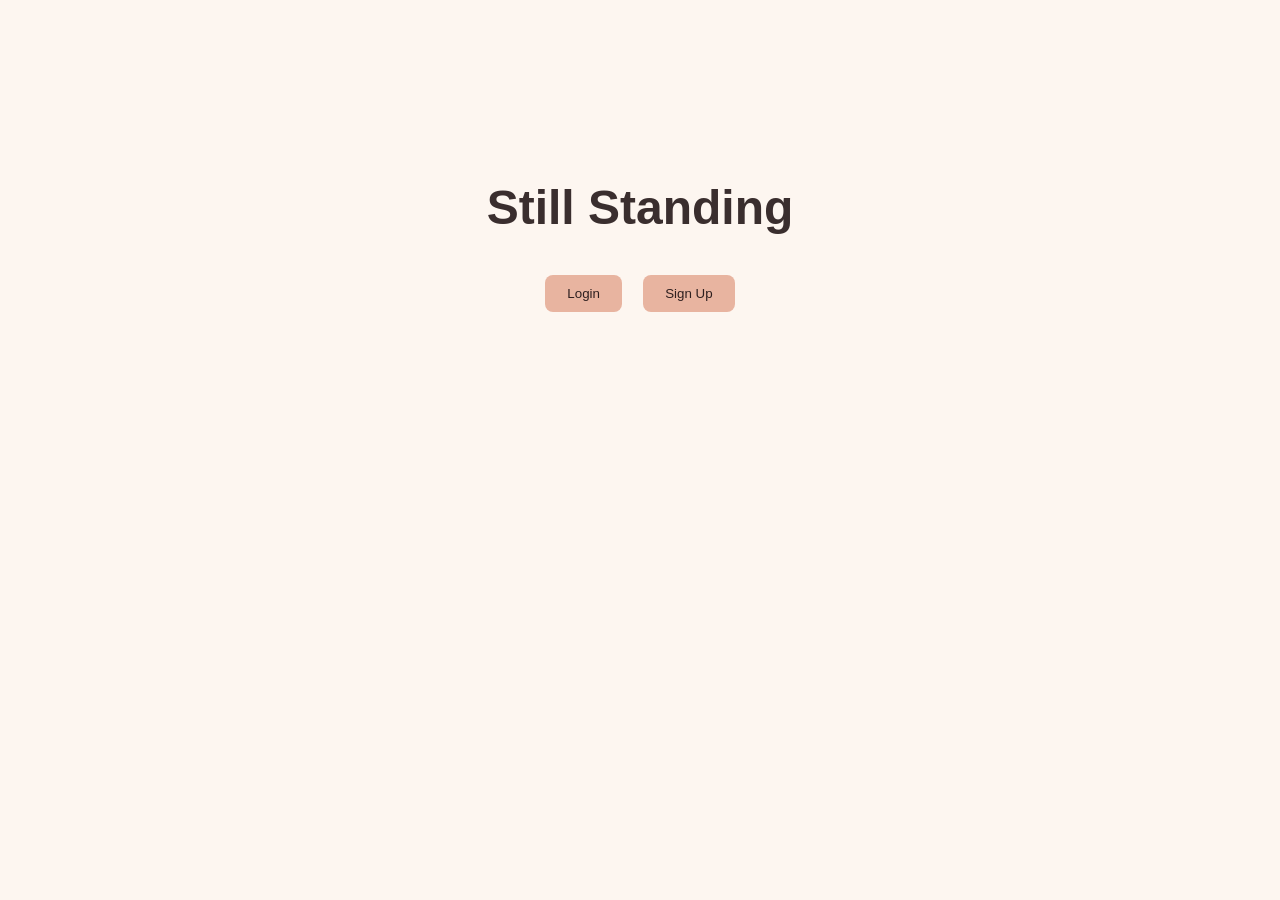
==== commit 90842785: "Update index.html" ====
--- a/index.html
+++ b/index.html
@@ -18,13 +18,17 @@
 
 <!-- AUTH FORMS -->
 <div id="authForms" class="hidden">
+
+  <!-- LOGIN -->
   <div id="loginForm" class="form hidden">
     <h2>Login</h2>
     <input id="loginEmail" placeholder="Email">
     <input id="loginPassword" type="password" placeholder="Password">
     <button id="loginBtn">Login</button>
+    <button class="cancelBtn">Cancel</button>
   </div>
 
+  <!-- SIGNUP -->
   <div id="signupForm" class="form hidden">
     <h2>Sign Up</h2>
     <input id="signupName" placeholder="Name">
@@ -32,7 +36,9 @@
     <input id="signupPassword" type="password" placeholder="Password">
     <input id="signupDOB" type="date">
     <button id="signupBtn">Create Account</button>
+    <button class="cancelBtn">Cancel</button>
   </div>
+
 </div>
 
 <!-- MAIN APP -->
--- a/style.css
+++ b/style.css
@@ -1,88 +1,70 @@
 body {
   font-family: 'Segoe UI', sans-serif;
-  background: #fefefe;
-  color: #111;
+  background: #fdf6f0;
+  color: #3a2e2e;
+  text-align: center;
   margin: 0;
-  padding: 0;
 }
-header {
-  display: flex;
-  justify-content: space-between;
-  align-items: center;
+
+/* landing */
+#landing {
+  margin-top: 20vh;
+}
+
+h1 {
+  font-size: 3rem;
+  margin-bottom: 2rem;
+}
+
+button {
+  padding: 0.7rem 1.4rem;
+  margin: 0.5rem;
+  border: none;
+  border-radius: 8px;
+  background: #e8b4a0;
+  color: #2e1f1f;
+  cursor: pointer;
+}
+
+button:hover {
+  background: #d89c85;
+}
+
+/* forms */
+.form {
+  margin-top: 2rem;
+}
+
+input {
+  display: block;
+  margin: 0.5rem auto;
+  padding: 0.5rem;
+  width: 200px;
+  border-radius: 6px;
+  border: 1px solid #ccc;
+}
+
+/* app */
+#app {
+  padding: 2rem;
+}
+
+.category {
+  background: #fff;
+  margin: 1rem auto;
   padding: 1rem;
-  background: #dbe9f4;
+  width: 80%;
+  border-radius: 10px;
 }
-button {
-  cursor: pointer;
-  padding: 0.5rem 1rem;
-  margin: 0.2rem;
-  border: none;
-  border-radius: 5px;
-  background: #a8d0e6;
-  color: #111;
-  transition: 0.2s;
-}
-button:hover {
-  background: #89c2d9;
-}
-section {
-  padding: 1rem;
-}
-.category {
-  background: #eaf4fc;
+
+.message {
   margin: 0.5rem 0;
   padding: 0.5rem;
+  background: #f7ebe3;
   border-radius: 6px;
 }
-.message {
-  display: flex;
-  justify-content: space-between;
-  align-items: center;
-  margin: 0.3rem 0;
+
+/* utility */
+.hidden {
+  display: none;
 }
-.modal {
-  position: fixed;
-  top: 0; left: 0;
-  width: 100%; height: 100%;
-  background: rgba(0,0,0,0.5);
-  display: flex;
-  justify-content: center;
-  align-items: center;
-}
-.modal.hidden { display: none; }
-.modal.active { display: flex; }
-.auth-box {
-  background: #fff;
-  padding: 2rem;
-  border-radius: 10px;
-  width: 90%;
-  max-width: 500px;
-}
-.auth-forms div { margin: 1rem 0; }
-#favoritesModal .modal-content {
-  background: #fff;
-  padding: 1rem;
-  border-radius: 8px;
-  width: 80%;
-  max-width: 400px;
-}
-.save-alert {
-  position: fixed;
-  bottom: 2rem;
-  left: 50%;
-  transform: translateX(-50%);
-  background: #a8d0e6;
-  padding: 0.5rem 1rem;
-  border-radius: 6px;
-  color: #111;
-  transition: 0.3s;
-}
-.save-alert.hidden { display: none; }
-body.dark {
-  background: #111;
-  color: #fefefe;
-}
-body.dark header { background: #22333b; }
-body.dark button { background: #556f7a; color: #fefefe; }
-body.dark .category { background: #2c3e50; }
-body.dark .modal-content { background: #334756; color: #fefefe; }
